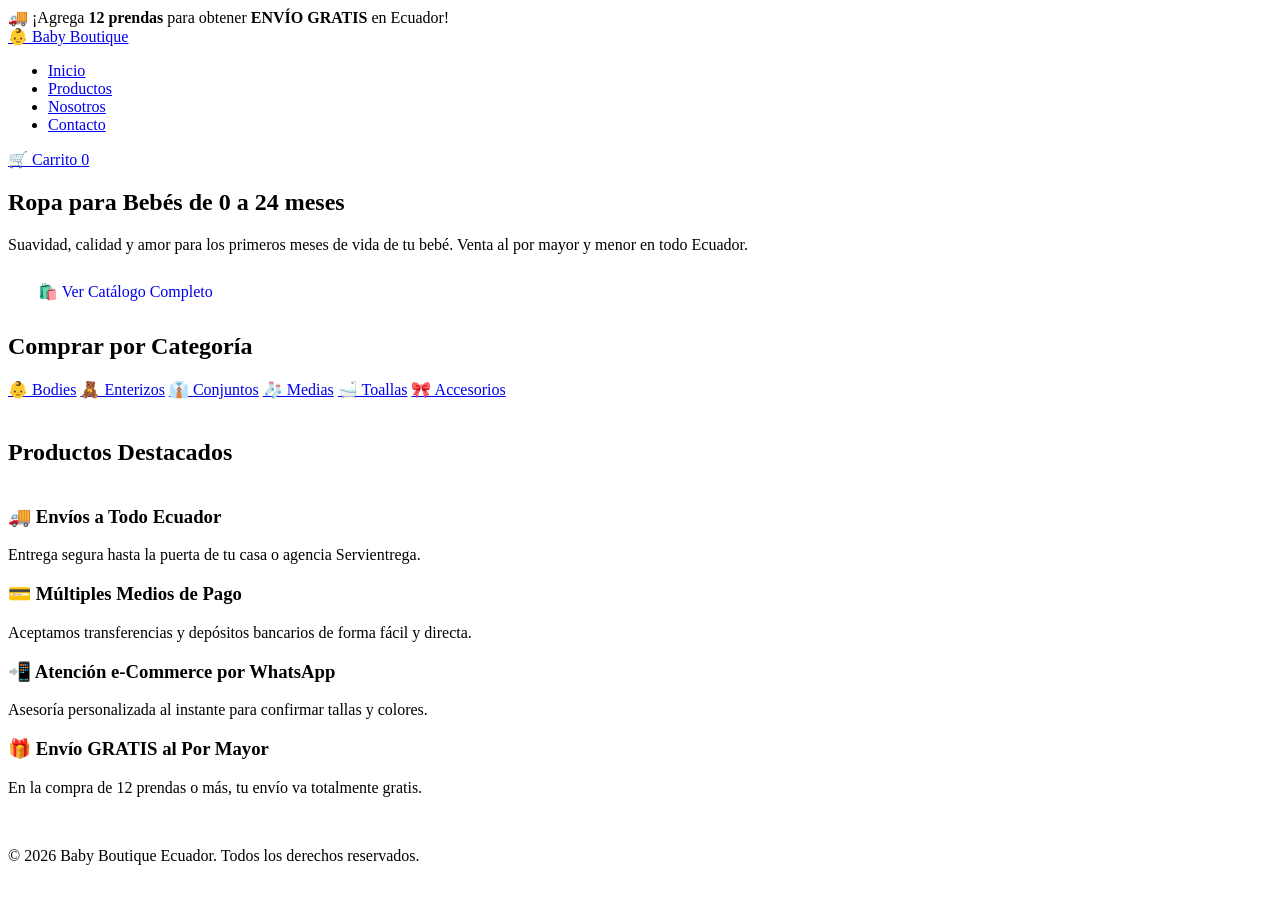
==== index.html @ 4fda7ae8 "Refactor index.html for improved structure and styles" ====
<!DOCTYPE html>
<html lang="es">

<head>
    <meta charset="UTF-8">
    <meta name="viewport" content="width=device-width, initial-scale=1.0">
    <title>Inicio | Baby Boutique Ecuador</title>

    <!-- Estilos Unificados -->
    <link rel="stylesheet" href="css/styles.css">

    <!-- Tipografía Google Fonts -->
    <link rel="preconnect" href="https://fonts.googleapis.com">
    <link rel="preconnect" href="https://fonts.gstatic.com" crossorigin>
    <link href="https://fonts.googleapis.com/css2?family=Poppins:wght@300;400;500;600;700&display=swap" rel="stylesheet">
</head>

<body>

    <div class="main-wrapper">
        <!-- Banner de Envío Gratis Dinámico -->
        <div class="shipping-banner">
            <div id="shipping-text">🚚 ¡Agrega <strong>12 prendas</strong> para obtener <strong>ENVÍO GRATIS</strong> en Ecuador!</div>
            <div class="shipping-progress-bar">
                <div class="shipping-progress-fill" id="shipping-fill"></div>
            </div>
        </div>

        <!-- Encabezado / Navegación -->
        <header>
            <div class="header-container">
                <a href="index.html" class="logo">
                    👶 <span>Baby Boutique</span>
                </a>

                <nav>
                    <ul>
                        <li><a href="index.html" class="active">Inicio</a></li>
                        <li><a href="productos.html">Productos</a></li>
                        <li><a href="nosotros.html">Nosotros</a></li>
                        <li><a href="contacto.html">Contacto</a></li>
                    </ul>
                </nav>

                <div class="acciones">
                    <a href="carrito.html" class="cart-icon-btn" title="Ver Carrito">
                        🛒 Carrito
                        <span class="cart-badge" id="contadorCarrito">0</span>
                    </a>
                </div>
            </div>
        </header>

        <!-- Banner Principal Hero -->
        <main class="container">
            <section class="hero-banner">
                <h1>Ropa para Bebés de 0 a 24 meses</h1>
                <p>Suavidad, calidad y amor para los primeros meses de vida de tu bebé. Venta al por mayor y menor en todo Ecuador.</p>
                <a href="productos.html" class="add-to-cart-btn" style="display: inline-flex; width: auto; padding: 12px 30px; text-decoration: none;">
                    🛍️ Ver Catálogo Completo
                </a>
            </section>

            <!-- Categorías de Productos -->
            <section class="category-filter-section">
                <h2 class="category-title">Comprar por Categoría</h2>
                <div class="category-buttons">
                    <a href="productos.html?cat=Bodies" class="cat-btn">👶 Bodies</a>
                    <a href="productos.html?cat=Enterizos" class="cat-btn">🧸 Enterizos</a>
                    <a href="productos.html?cat=Conjuntos" class="cat-btn">👔 Conjuntos</a>
                    <a href="productos.html?cat=Medias" class="cat-btn">🧦 Medias</a>
                    <a href="productos.html?cat=Toallas" class="cat-btn">🛁 Toallas</a>
                    <a href="productos.html?cat=Accesorios" class="cat-btn">🎀 Accesorios</a>
                </div>
            </section>

            <!-- Productos Destacados / Catálogo -->
            <section style="margin: 40px 0;">
                <h2 class="category-title" style="text-align: left; margin-bottom: 20px;">Productos Destacados</h2>
                <div class="products-grid" id="products-container">
                    <!-- Los productos se cargan dinámicamente desde app.js -->
                </div>
            </section>

            <!-- Sección Beneficios -->
            <section class="contact-grid" style="margin-bottom: 50px;">
                <div class="contact-card">
                    <h3>🚚 Envíos a Todo Ecuador</h3>
                    <p>Entrega segura hasta la puerta de tu casa o agencia Servientrega.</p>
                </div>
                <div class="contact-card">
                    <h3>💳 Múltiples Medios de Pago</h3>
                    <p>Aceptamos transferencias y depósitos bancarios de forma fácil y directa.</p>
                </div>
                <div class="contact-card">
                    <h3>📲 Atención e-Commerce por WhatsApp</h3>
                    <p>Asesoría personalizada al instante para confirmar tallas y colores.</p>
                </div>
                <div class="contact-card">
                    <h3>🎁 Envío GRATIS al Por Mayor</h3>
                    <p>En la compra de 12 prendas o más, tu envío va totalmente gratis.</p>
                </div>
            </section>
        </main>

        <!-- Pie de página -->
        <footer>
            <div class="container">
                <p>© 2026 Baby Boutique Ecuador. Todos los derechos reservados.</p>
            </div>
        </footer>
    </div>

    <!-- Scripts del Sistema -->
    <script src="js/carrito.js"></script>
    <script src="js/app.js"></script>
</body>

</html>
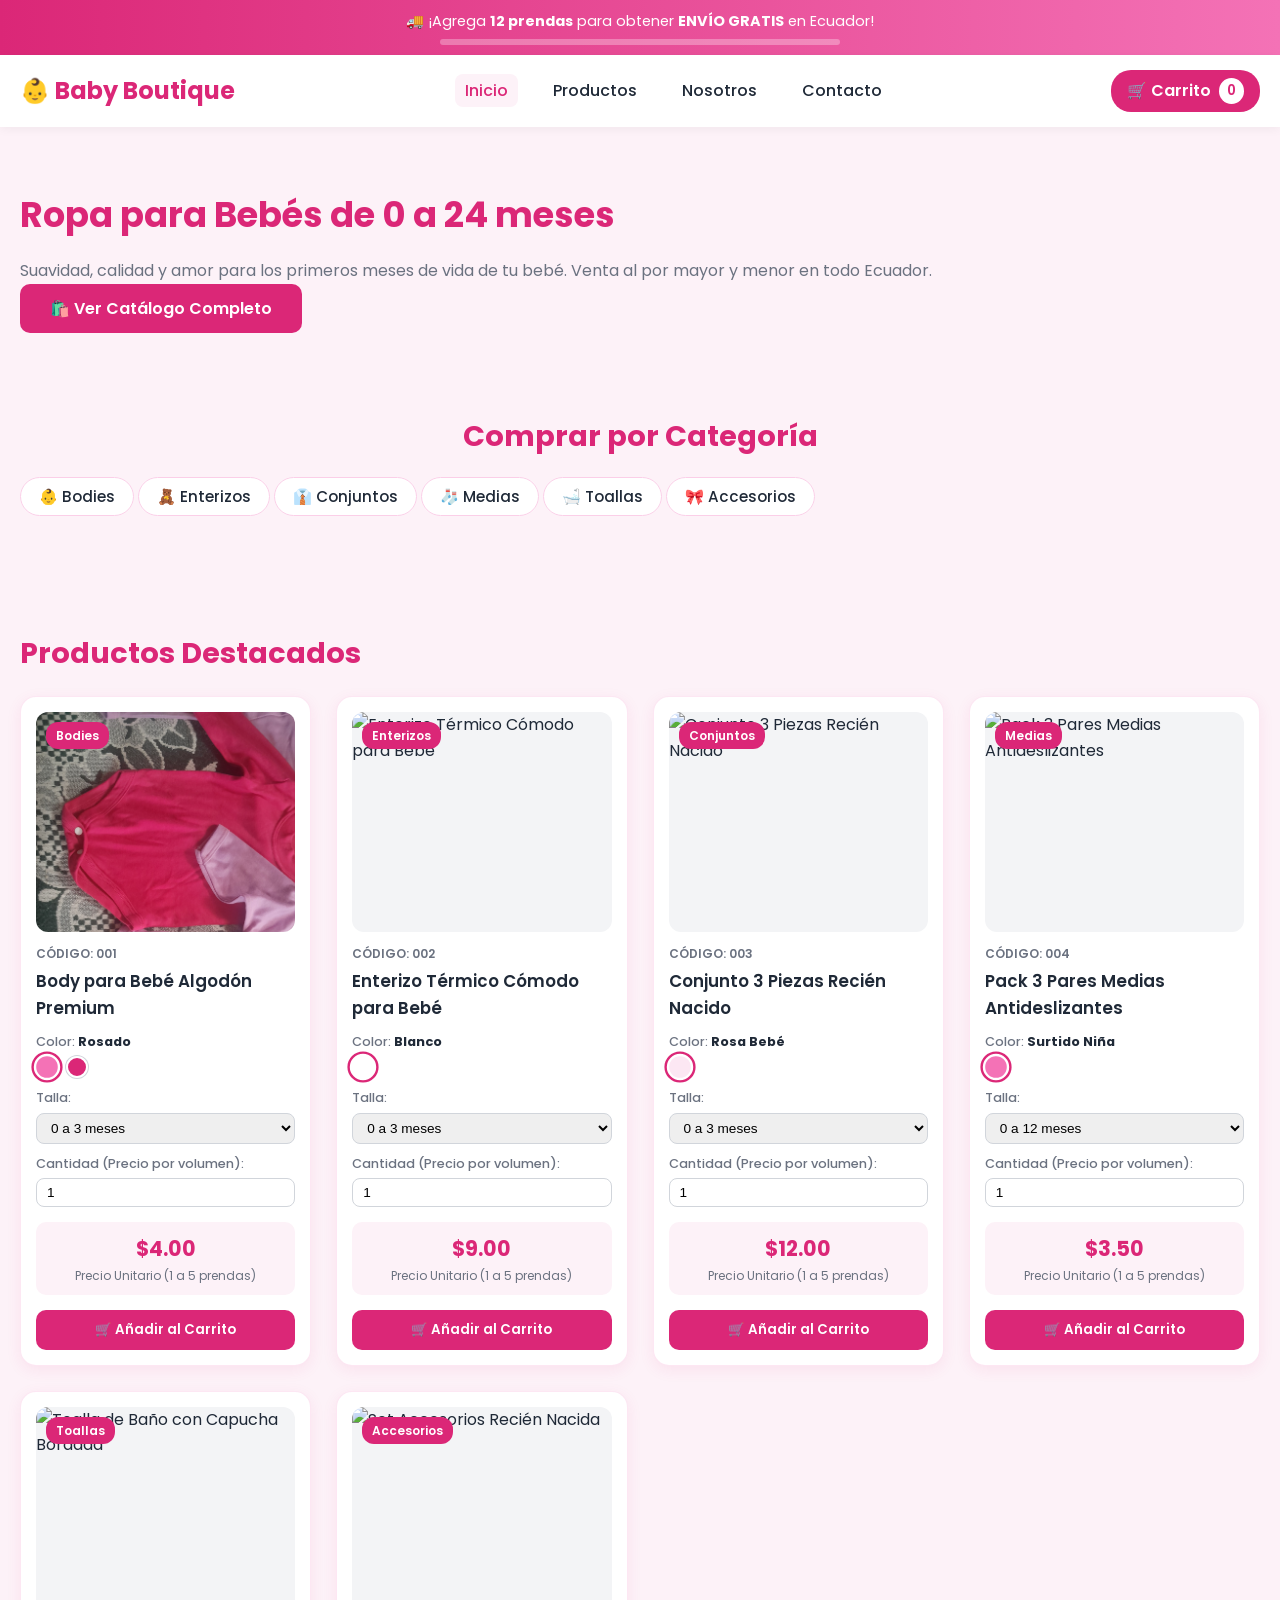
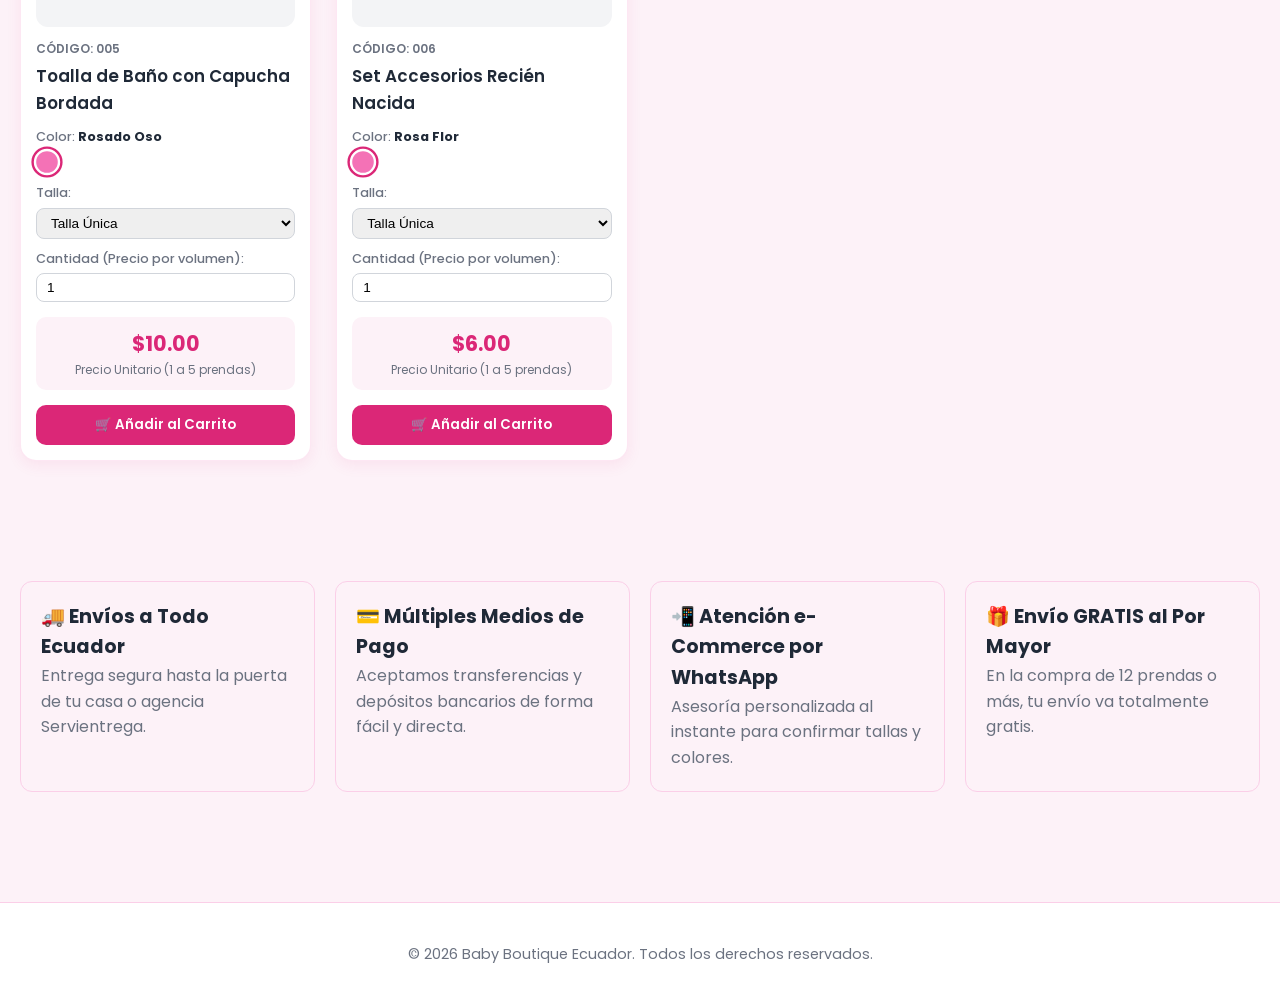
==== commit bc50cb86: "Update stylesheet and script paths in index.html" ====
--- a/index.html
+++ b/index.html
@@ -6,8 +6,8 @@
     <meta name="viewport" content="width=device-width, initial-scale=1.0">
     <title>Inicio | Baby Boutique Ecuador</title>
 
-    <!-- Estilos Unificados -->
-    <link rel="stylesheet" href="css/styles.css">
+    <!-- Estilos Unificados (Apuntando exactamente a style.css) -->
+    <link rel="stylesheet" href="./css/style.css">
 
     <!-- Tipografía Google Fonts -->
     <link rel="preconnect" href="https://fonts.googleapis.com">
@@ -78,7 +78,7 @@
             <section style="margin: 40px 0;">
                 <h2 class="category-title" style="text-align: left; margin-bottom: 20px;">Productos Destacados</h2>
                 <div class="products-grid" id="products-container">
-                    <!-- Los productos se cargan dinámicamente desde app.js -->
+                    <!-- Los productos se cargan dinámicamente desde productos.js -->
                 </div>
             </section>
 
@@ -111,9 +111,9 @@
         </footer>
     </div>
 
-    <!-- Scripts del Sistema -->
-    <script src="js/carrito.js"></script>
-    <script src="js/app.js"></script>
+    <!-- Scripts del Sistema (Rutas exactas a tus archivos en GitHub) -->
+    <script src="./js/carrito.js"></script>
+    <script src="./js/productos.js"></script>
 </body>
 
 </html>
--- a/css/style.css
+++ b/css/style.css
@@ -0,0 +1,512 @@
+/* ==========================================================================
+   Baby Boutique Ecuador - Hoja de Estilos Unificada
+   Archivo: css/style.css
+   ========================================================================== */
+
+/* 1. Variables Globales */
+:root {
+    --rosa-principal: #f472b6;
+    --rosa-oscuro: #db2777;
+    --rosa-hover: #be185d;
+    --texto: #1f2937;
+    --gris: #6b7280;
+    --gris-claro: #f3f4f6;
+    --crema: #fdf2f8;
+    --blanco: #ffffff;
+    --borde: #fbcfe8;
+    --verde-wa: #25d366;
+    --fuente: 'Poppins', sans-serif;
+    --sombra: 0 4px 15px rgba(219, 39, 119, 0.08);
+    --sombra-hover: 0 8px 25px rgba(219, 39, 119, 0.15);
+}
+
+/* 2. Reset Base */
+* {
+    margin: 0;
+    padding: 0;
+    box-sizing: border-box;
+}
+
+html {
+    scroll-behavior: smooth;
+}
+
+body {
+    font-family: var(--fuente);
+    background: var(--crema);
+    color: var(--texto);
+    line-height: 1.6;
+    min-height: 100vh;
+    display: flex;
+    flex-direction: column;
+}
+
+img {
+    max-width: 100%;
+    display: block;
+}
+
+a {
+    text-decoration: none;
+    color: inherit;
+}
+
+button {
+    font-family: inherit;
+    cursor: pointer;
+    border: none;
+    transition: all 0.2s ease;
+}
+
+/* 3. Layout General */
+.main-wrapper {
+    display: flex;
+    flex-direction: column;
+    min-height: 100vh;
+}
+
+.container {
+    max-width: 1300px;
+    margin: auto;
+    width: 100%;
+    padding: 20px;
+    flex: 1;
+}
+
+section {
+    width: 100%;
+    padding: 40px 0;
+}
+
+h1 {
+    font-size: 2.2rem;
+    font-weight: 700;
+    color: var(--rosa-oscuro);
+    margin-bottom: 15px;
+}
+
+h2 {
+    font-size: 1.8rem;
+    margin-bottom: 25px;
+    text-align: center;
+    color: var(--rosa-oscuro);
+}
+
+h3 {
+    font-size: 1.2rem;
+    color: var(--texto);
+}
+
+p {
+    color: var(--gris);
+}
+
+/* 4. Banner de Envío Gratis */
+.shipping-banner {
+    background: linear-gradient(90deg, #db2777, #f472b6);
+    color: var(--blanco);
+    text-align: center;
+    padding: 10px 15px;
+    font-size: 0.9rem;
+    position: relative;
+}
+
+.shipping-progress-bar {
+    width: 100%;
+    max-width: 400px;
+    height: 6px;
+    background: rgba(255, 255, 255, 0.3);
+    border-radius: 10px;
+    margin: 6px auto 0;
+    overflow: hidden;
+}
+
+.shipping-progress-fill {
+    height: 100%;
+    background: #ffffff;
+    width: 0%;
+    transition: width 0.4s ease;
+}
+
+/* 5. Header y Navegación */
+header {
+    background: var(--blanco);
+    box-shadow: 0 2px 10px rgba(0,0,0,0.05);
+    position: sticky;
+    top: 0;
+    z-index: 100;
+}
+
+.header-container {
+    max-width: 1300px;
+    margin: auto;
+    display: flex;
+    justify-content: space-between;
+    align-items: center;
+    padding: 15px 20px;
+}
+
+.logo {
+    font-size: 1.5rem;
+    font-weight: 700;
+    color: var(--rosa-oscuro);
+}
+
+nav ul {
+    display: flex;
+    list-style: none;
+    gap: 25px;
+}
+
+nav a {
+    font-weight: 500;
+    color: var(--texto);
+    padding: 5px 10px;
+    border-radius: 8px;
+    transition: all 0.2s;
+}
+
+nav a:hover, nav a.active {
+    color: var(--rosa-oscuro);
+    background: var(--crema);
+}
+
+.cart-icon-btn {
+    background: var(--rosa-oscuro);
+    color: var(--blanco);
+    padding: 8px 16px;
+    border-radius: 20px;
+    font-weight: 600;
+    display: flex;
+    align-items: center;
+    gap: 8px;
+}
+
+.cart-badge {
+    background: var(--blanco);
+    color: var(--rosa-oscuro);
+    border-radius: 50%;
+    padding: 2px 8px;
+    font-size: 0.85rem;
+}
+
+/* 6. Filtros de Categorías */
+.category-filters {
+    display: flex;
+    justify-content: center;
+    flex-wrap: wrap;
+    gap: 10px;
+    margin-bottom: 30px;
+}
+
+.cat-btn {
+    background: var(--blanco);
+    color: var(--texto);
+    border: 1px solid var(--borde);
+    padding: 8px 18px;
+    border-radius: 25px;
+    font-size: 0.95rem;
+    font-weight: 500;
+}
+
+.cat-btn:hover, .cat-btn.active {
+    background: var(--rosa-oscuro);
+    color: var(--blanco);
+    border-color: var(--rosa-oscuro);
+}
+
+/* 7. Grilla y Tarjeta de Productos */
+.products-grid {
+    display: grid;
+    grid-template-columns: repeat(auto-fill, minmax(260px, 1fr));
+    gap: 25px;
+}
+
+.product-card {
+    background: var(--blanco);
+    border-radius: 16px;
+    padding: 15px;
+    box-shadow: var(--sombra);
+    display: flex;
+    flex-direction: column;
+    justify-content: space-between;
+    transition: transform 0.2s, box-shadow 0.2s;
+    border: 1px solid rgba(251, 207, 232, 0.5);
+}
+
+.product-card:hover {
+    transform: translateY(-4px);
+    box-shadow: var(--sombra-hover);
+}
+
+.product-image-container {
+    position: relative;
+    width: 100%;
+    height: 220px;
+    border-radius: 12px;
+    overflow: hidden;
+    background: var(--gris-claro);
+    margin-bottom: 12px;
+}
+
+.product-image-container img {
+    width: 100%;
+    height: 100%;
+    object-fit: cover;
+}
+
+.product-badge {
+    position: absolute;
+    top: 10px;
+    left: 10px;
+    background: var(--rosa-oscuro);
+    color: var(--blanco);
+    font-size: 0.75rem;
+    padding: 4px 10px;
+    border-radius: 12px;
+    font-weight: 600;
+}
+
+.product-code {
+    font-size: 0.75rem;
+    color: var(--gris);
+    font-weight: 600;
+
+}
+
+.product-title {
+    font-size: 1.05rem;
+    font-weight: 600;
+    margin: 5px 0 10px;
+    color: var(--texto);
+}
+
+/* Opciones de la tarjeta (Color, Talla, Cantidad) */
+.product-options {
+    display: flex;
+    flex-direction: column;
+    gap: 10px;
+    margin-bottom: 15px;
+}
+
+.option-group {
+    display: flex;
+    flex-direction: column;
+    gap: 4px;
+}
+
+.option-label {
+    font-size: 0.8rem;
+    color: var(--gris);
+    font-weight: 500;
+}
+
+.color-picker {
+    display: flex;
+    gap: 8px;
+}
+
+.color-dot {
+    width: 22px;
+    height: 22px;
+    border-radius: 50%;
+    cursor: pointer;
+    border: 2px solid var(--blanco);
+    box-shadow: 0 0 0 1px #d1d5db;
+    transition: transform 0.2s;
+}
+
+.color-dot.active {
+    transform: scale(1.2);
+    box-shadow: 0 0 0 2px var(--rosa-oscuro);
+}
+
+.size-select, .qty-select {
+    width: 100%;
+    padding: 6px 10px;
+    border: 1px solid #d1d5db;
+    border-radius: 8px;
+    font-size: 0.85rem;
+    outline: none;
+}
+
+/* Caja de Precios Escalonados */
+.price-box {
+    background: var(--crema);
+    padding: 10px;
+    border-radius: 10px;
+    margin-bottom: 15px;
+    text-align: center;
+}
+
+.price-main {
+    font-size: 1.3rem;
+    font-weight: 700;
+    color: var(--rosa-oscuro);
+}
+
+.price-tier-info {
+    font-size: 0.75rem;
+    color: var(--gris);
+}
+
+.add-to-cart-btn {
+    width: 100%;
+    background: var(--rosa-oscuro);
+    color: var(--blanco);
+    padding: 10px;
+    border-radius: 10px;
+    font-weight: 600;
+    display: flex;
+    justify-content: center;
+    align-items: center;
+    gap: 8px;
+}
+
+.add-to-cart-btn:hover {
+    background: var(--rosa-hover);
+}
+
+/* 8. Estilos de la Tabla del Carrito */
+.cart-table-container {
+    overflow-x: auto;
+    background: var(--blanco);
+    border-radius: 16px;
+    padding: 20px;
+    box-shadow: var(--sombra);
+    margin-bottom: 25px;
+}
+
+.cart-table {
+    width: 100%;
+    border-collapse: collapse;
+    text-align: left;
+}
+
+.cart-table th, .cart-table td {
+    padding: 12px 15px;
+    border-bottom: 1px solid var(--gris-claro);
+    font-size: 0.9rem;
+}
+
+.cart-table th {
+    color: var(--rosa-oscuro);
+    font-weight: 600;
+}
+
+.cart-thumb {
+    width: 60px;
+    height: 60px;
+    object-fit: cover;
+    border-radius: 8px;
+}
+
+.qty-control {
+    display: flex;
+    align-items: center;
+    gap: 8px;
+}
+
+.qty-btn {
+    background: var(--gris-claro);
+    width: 26px;
+    height: 26px;
+    border-radius: 6px;
+    font-weight: bold;
+}
+
+.btn-delete {
+    background: #fee2e2;
+    color: #dc2626;
+    padding: 6px 12px;
+    border-radius: 6px;
+    font-size: 0.8rem;
+    font-weight: 600;
+}
+
+.cart-summary {
+    background: var(--blanco);
+    padding: 20px;
+    border-radius: 16px;
+    box-shadow: var(--sombra);
+    display: flex;
+    justify-content: space-between;
+    align-items: center;
+    flex-wrap: wrap;
+    gap: 15px;
+}
+
+.btn-whatsapp {
+    background: var(--verde-wa);
+    color: var(--blanco);
+    padding: 12px 24px;
+    border-radius: 25px;
+    font-weight: 600;
+    display: inline-flex;
+    align-items: center;
+    gap: 10px;
+    font-size: 1rem;
+}
+
+.btn-whatsapp:hover {
+    background: #1eb954;
+}
+
+/* 9. Páginas Estáticas (Nosotros / Contacto) */
+.static-page {
+    background: var(--blanco);
+    padding: 40px;
+    border-radius: 16px;
+    box-shadow: var(--sombra);
+}
+
+.contact-grid {
+    display: grid;
+    grid-template-columns: repeat(auto-fit, minmax(250px, 1fr));
+    gap: 20px;
+    margin-top: 20px;
+}
+
+.contact-card {
+    background: var(--crema);
+    padding: 20px;
+    border-radius: 12px;
+    border: 1px solid var(--borde);
+}
+
+/* 10. Footer */
+footer {
+    background: var(--blanco);
+    padding: 20px;
+    text-align: center;
+    margin-top: auto;
+    border-top: 1px solid var(--borde);
+    font-size: 0.9rem;
+}
+
+/* 11. Adaptación Móvil (Responsive) */
+@media (max-width: 768px) {
+    .header-container {
+        flex-direction: column;
+        gap: 12px;
+    }
+
+    nav ul {
+        gap: 12px;
+        font-size: 0.9rem;
+    }
+
+    h1 {
+        font-size: 1.8rem;
+    }
+
+    .cart-summary {
+        flex-direction: column;
+        text-align: center;
+    }
+
+    .btn-whatsapp {
+        width: 100%;
+        justify-content: center;
+    }
+}
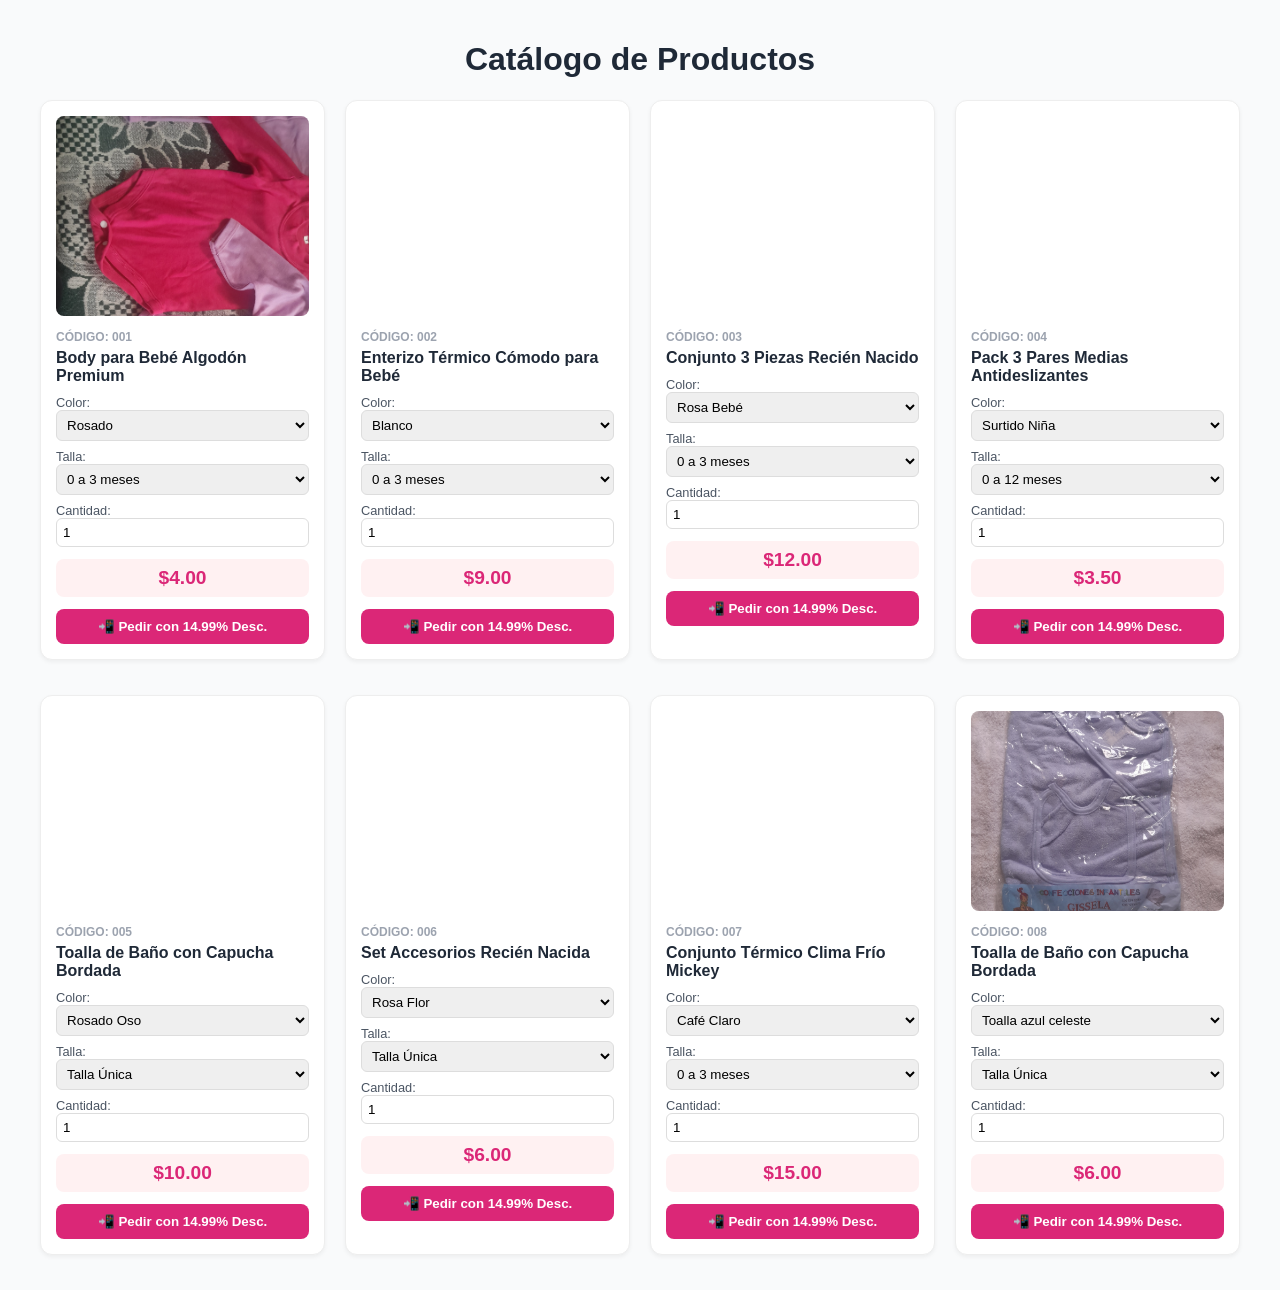
==== commit f43662b7: "Revise index.html for layout and content updates Updated the title and added inline styles for layou" ====
--- a/index.html
+++ b/index.html
@@ -1,119 +1,29 @@
 <!DOCTYPE html>
 <html lang="es">
-
 <head>
     <meta charset="UTF-8">
     <meta name="viewport" content="width=device-width, initial-scale=1.0">
-    <title>Inicio | Baby Boutique Ecuador</title>
-
-    <!-- Estilos Unificados (Apuntando exactamente a style.css) -->
-    <link rel="stylesheet" href="./css/style.css">
-
-    <!-- Tipografía Google Fonts -->
-    <link rel="preconnect" href="https://fonts.googleapis.com">
-    <link rel="preconnect" href="https://fonts.gstatic.com" crossorigin>
-    <link href="https://fonts.googleapis.com/css2?family=Poppins:wght@300;400;500;600;700&display=swap" rel="stylesheet">
+    <title>Baby Boutique - Catálogo</title>
+    <style>
+        * { box-sizing: border-box; font-family: sans-serif; }
+        body { margin: 0; padding: 20px; background-color: #f9fafb; }
+        #grid-productos {
+            display: grid;
+            grid-template-columns: repeat(auto-fill, minmax(250px, 1fr));
+            gap: 20px;
+            max-width: 1200px;
+            margin: 0 auto;
+        }
+    </style>
 </head>
-
 <body>
 
-    <div class="main-wrapper">
-        <!-- Banner de Envío Gratis Dinámico -->
-        <div class="shipping-banner">
-            <div id="shipping-text">🚚 ¡Agrega <strong>12 prendas</strong> para obtener <strong>ENVÍO GRATIS</strong> en Ecuador!</div>
-            <div class="shipping-progress-bar">
-                <div class="shipping-progress-fill" id="shipping-fill"></div>
-            </div>
-        </div>
+    <h1 style="text-align: center; color: #1f2937;">Catálogo de Productos</h1>
 
-        <!-- Encabezado / Navegación -->
-        <header>
-            <div class="header-container">
-                <a href="index.html" class="logo">
-                    👶 <span>Baby Boutique</span>
-                </a>
+    <!-- Contenedor donde se cargan los productos -->
+    <div id="grid-productos"></div>
 
-                <nav>
-                    <ul>
-                        <li><a href="index.html" class="active">Inicio</a></li>
-                        <li><a href="productos.html">Productos</a></li>
-                        <li><a href="nosotros.html">Nosotros</a></li>
-                        <li><a href="contacto.html">Contacto</a></li>
-                    </ul>
-                </nav>
-
-                <div class="acciones">
-                    <a href="carrito.html" class="cart-icon-btn" title="Ver Carrito">
-                        🛒 Carrito
-                        <span class="cart-badge" id="contadorCarrito">0</span>
-                    </a>
-                </div>
-            </div>
-        </header>
-
-        <!-- Banner Principal Hero -->
-        <main class="container">
-            <section class="hero-banner">
-                <h1>Ropa para Bebés de 0 a 24 meses</h1>
-                <p>Suavidad, calidad y amor para los primeros meses de vida de tu bebé. Venta al por mayor y menor en todo Ecuador.</p>
-                <a href="productos.html" class="add-to-cart-btn" style="display: inline-flex; width: auto; padding: 12px 30px; text-decoration: none;">
-                    🛍️ Ver Catálogo Completo
-                </a>
-            </section>
-
-            <!-- Categorías de Productos -->
-            <section class="category-filter-section">
-                <h2 class="category-title">Comprar por Categoría</h2>
-                <div class="category-buttons">
-                    <a href="productos.html?cat=Bodies" class="cat-btn">👶 Bodies</a>
-                    <a href="productos.html?cat=Enterizos" class="cat-btn">🧸 Enterizos</a>
-                    <a href="productos.html?cat=Conjuntos" class="cat-btn">👔 Conjuntos</a>
-                    <a href="productos.html?cat=Medias" class="cat-btn">🧦 Medias</a>
-                    <a href="productos.html?cat=Toallas" class="cat-btn">🛁 Toallas</a>
-                    <a href="productos.html?cat=Accesorios" class="cat-btn">🎀 Accesorios</a>
-                </div>
-            </section>
-
-            <!-- Productos Destacados / Catálogo -->
-            <section style="margin: 40px 0;">
-                <h2 class="category-title" style="text-align: left; margin-bottom: 20px;">Productos Destacados</h2>
-                <div class="products-grid" id="products-container">
-                    <!-- Los productos se cargan dinámicamente desde productos.js -->
-                </div>
-            </section>
-
-            <!-- Sección Beneficios -->
-            <section class="contact-grid" style="margin-bottom: 50px;">
-                <div class="contact-card">
-                    <h3>🚚 Envíos a Todo Ecuador</h3>
-                    <p>Entrega segura hasta la puerta de tu casa o agencia Servientrega.</p>
-                </div>
-                <div class="contact-card">
-                    <h3>💳 Múltiples Medios de Pago</h3>
-                    <p>Aceptamos transferencias y depósitos bancarios de forma fácil y directa.</p>
-                </div>
-                <div class="contact-card">
-                    <h3>📲 Atención e-Commerce por WhatsApp</h3>
-                    <p>Asesoría personalizada al instante para confirmar tallas y colores.</p>
-                </div>
-                <div class="contact-card">
-                    <h3>🎁 Envío GRATIS al Por Mayor</h3>
-                    <p>En la compra de 12 prendas o más, tu envío va totalmente gratis.</p>
-                </div>
-            </section>
-        </main>
-
-        <!-- Pie de página -->
-        <footer>
-            <div class="container">
-                <p>© 2026 Baby Boutique Ecuador. Todos los derechos reservados.</p>
-            </div>
-        </footer>
-    </div>
-
-    <!-- Scripts del Sistema (Rutas exactas a tus archivos en GitHub) -->
-    <script src="./js/carrito.js"></script>
-    <script src="./js/productos.js"></script>
+    <!-- Carga del script desde la carpeta js -->
+    <script src="js/productos.js"></script>
 </body>
-
 </html>
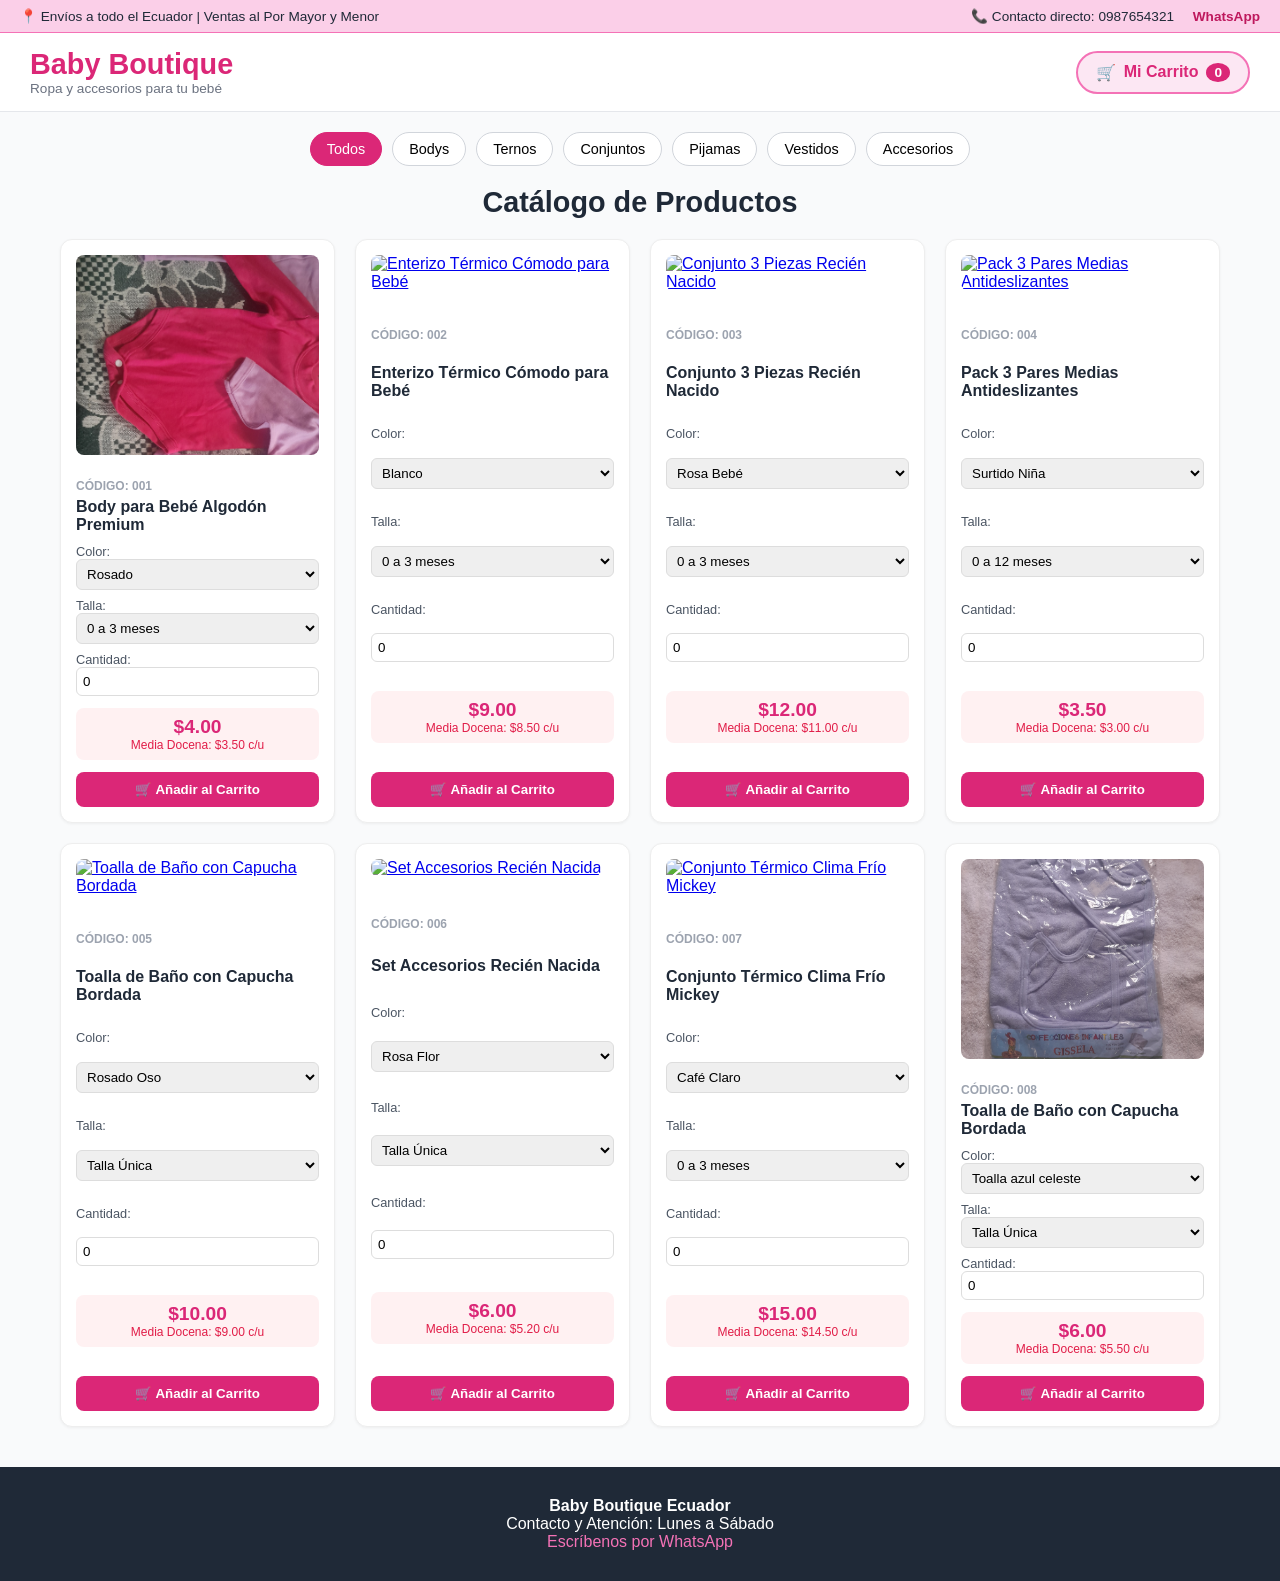
==== commit 043b90b5: "Update index.html" ====
--- a/index.html
+++ b/index.html
@@ -4,26 +4,485 @@
     <meta charset="UTF-8">
     <meta name="viewport" content="width=device-width, initial-scale=1.0">
     <title>Baby Boutique - Catálogo</title>
+    <link rel="stylesheet" href="css/estilos.css">
     <style>
-        * { box-sizing: border-box; font-family: sans-serif; }
-        body { margin: 0; padding: 20px; background-color: #f9fafb; }
+        * { 
+            box-sizing: border-box; 
+            font-family: sans-serif; 
+            margin: 0;
+            padding: 0;
+        }
+
+        body { 
+            padding: 0; 
+            background-color: #f9fafb; 
+            color: #1f2937;
+        }
+
+        /* Barra de Contactos Superior */
+        .top-bar {
+            background-color: #fbcfe8;
+            padding: 8px 20px;
+            font-size: 0.85rem;
+            display: flex;
+            justify-content: space-between;
+            align-items: center;
+            border-bottom: 1px solid #f472b6;
+        }
+
+        .top-bar a {
+            color: #be185d;
+            text-decoration: none;
+            font-weight: bold;
+            margin-left: 15px;
+        }
+
+        /* Encabezado Principal */
+        header {
+            background-color: #ffffff;
+            padding: 15px 30px;
+            display: flex;
+            justify-content: space-between;
+            align-items: center;
+            border-bottom: 1px solid #e5e7eb;
+            position: sticky;
+            top: 0;
+            z-index: 1000;
+        }
+
+        .header-title h1 {
+            color: #db2777;
+            font-size: 1.8rem;
+            margin: 0;
+        }
+
+        .header-title p {
+            color: #6b7280;
+            font-size: 0.85rem;
+            margin: 0;
+        }
+
+        /* Botón de Carrito */
+        .cart-icon-container {
+            position: relative;
+            cursor: pointer;
+            background-color: #fce7f3;
+            padding: 10px 18px;
+            border-radius: 25px;
+            border: 2px solid #f472b6;
+            display: flex;
+            align-items: center;
+            gap: 8px;
+            font-weight: bold;
+            color: #db2777;
+        }
+
+        .cart-count {
+            background-color: #db2777;
+            color: white;
+            border-radius: 50%;
+            padding: 2px 8px;
+            font-size: 0.85rem;
+        }
+
+        /* Navegación por Categorías */
+        .categorias-section {
+            max-width: 1200px;
+            margin: 20px auto 10px;
+            padding: 0 20px;
+            text-align: center;
+        }
+
+        .categorias-grid {
+            display: flex;
+            justify-content: center;
+            gap: 10px;
+            flex-wrap: wrap;
+            margin-top: 10px;
+        }
+
+        .cat-btn {
+            background-color: #ffffff;
+            border: 1px solid #d1d5db;
+            padding: 8px 16px;
+            border-radius: 20px;
+            font-size: 0.9rem;
+            cursor: pointer;
+            transition: all 0.2s ease;
+        }
+
+        .cat-btn:hover, .cat-btn.active {
+            background-color: #db2777;
+            color: #ffffff;
+            border-color: #db2777;
+        }
+
+        /* Banner Principal */
+        .page-title {
+            text-align: center; 
+            color: #1f2937;
+            margin: 20px 0 10px;
+            font-size: 1.8rem;
+        }
+
+        /* Grilla de Productos de tu plantilla */
         #grid-productos {
             display: grid;
             grid-template-columns: repeat(auto-fill, minmax(250px, 1fr));
             gap: 20px;
             max-width: 1200px;
-            margin: 0 auto;
+            margin: 20px auto 40px;
+            padding: 0 20px;
+        }
+
+        /* Estilos de Tarjeta */
+        .product-card {
+            background: #ffffff;
+            border: 1px solid #e5e7eb;
+            border-radius: 12px;
+            padding: 15px;
+            box-shadow: 0 1px 3px rgba(0, 0, 0, 0.05);
+            display: flex;
+            flex-direction: column;
+            justify-content: space-between;
+        }
+
+        .product-card img {
+            width: 100%;
+            height: 200px;
+            object-fit: cover;
+            border-radius: 8px;
+            margin-bottom: 10px;
+        }
+
+        .field-label {
+            display: block;
+            font-size: 0.8rem;
+            color: #4b5563;
+            margin-top: 5px;
+        }
+
+        .select-input, .number-input {
+            width: 100%;
+            padding: 6px;
+            border-radius: 6px;
+            border: 1px solid #ddd;
+            margin-bottom: 8px;
+            background-color: #fff;
+        }
+
+        .btn-add-cart {
+            width: 100%;
+            background: #db2777;
+            color: white;
+            border: none;
+            padding: 10px;
+            border-radius: 8px;
+            font-weight: 600;
+            cursor: pointer;
+            transition: background 0.2s ease;
+        }
+
+        .btn-add-cart:hover {
+            background: #be185d;
+        }
+
+        /* Modal del Carrito */
+        .cart-modal {
+            display: none;
+            position: fixed;
+            top: 0;
+            left: 0;
+            width: 100%;
+            height: 100%;
+            background: rgba(0, 0, 0, 0.5);
+            z-index: 2000;
+            justify-content: flex-end;
+        }
+
+        .cart-content {
+            background: #ffffff;
+            width: 100%;
+            max-width: 400px;
+            height: 100%;
+            padding: 20px;
+            display: flex;
+            flex-direction: column;
+            justify-content: space-between;
+        }
+
+        .cart-header {
+            display: flex;
+            justify-content: space-between;
+            align-items: center;
+            border-bottom: 1px solid #e5e7eb;
+            padding-bottom: 10px;
+        }
+
+        .close-cart {
+            background: none;
+            border: none;
+            font-size: 1.5rem;
+            cursor: pointer;
+        }
+
+        .cart-items-list {
+            overflow-y: auto;
+            flex-grow: 1;
+            margin: 15px 0;
+        }
+
+        .cart-item {
+            display: flex;
+            gap: 10px;
+            padding: 10px 0;
+            border-bottom: 1px solid #f3f4f6;
+            align-items: center;
+        }
+
+        .cart-item img {
+            width: 50px;
+            height: 50px;
+            object-fit: cover;
+            border-radius: 6px;
+        }
+
+        .btn-pedir-whatsapp {
+            width: 100%;
+            background-color: #25d366;
+            color: white;
+            border: none;
+            padding: 12px;
+            border-radius: 8px;
+            font-weight: bold;
+            font-size: 1rem;
+            cursor: pointer;
+            margin-top: 10px;
+        }
+
+        /* Pie de página */
+        footer {
+            background-color: #1f2937;
+            color: #ffffff;
+            padding: 30px 20px;
+            text-align: center;
+            margin-top: 40px;
+        }
+
+        footer a {
+            color: #f472b6;
+            text-decoration: none;
         }
     </style>
 </head>
 <body>
 
-    <h1 style="text-align: center; color: #1f2937;">Catálogo de Productos</h1>
+    <!-- Barra de Contactos Superior -->
+    <div class="top-bar">
+        <span>📍 Envíos a todo el Ecuador | Ventas al Por Mayor y Menor</span>
+        <div>
+            <span>📞 Contacto directo: 0987654321</span>
+            <a href="https://wa.me/593987654321" target="_blank">WhatsApp</a>
+        </div>
+    </div>
+
+    <!-- Encabezado con Carrito -->
+    <header>
+        <div class="header-title">
+            <h1>Baby Boutique</h1>
+            <p>Ropa y accesorios para tu bebé</p>
+        </div>
+
+        <div class="cart-icon-container" onclick="toggleCarritoModal()">
+            🛒 <span>Mi Carrito</span>
+            <span id="cart-counter" class="cart-count">0</span>
+        </div>
+    </header>
+
+    <!-- Botones de Categorías -->
+    <section class="categorias-section">
+        <div class="categorias-grid">
+            <button class="cat-btn active" onclick="filtrarCategoria('todos', this)">Todos</button>
+            <button class="cat-btn" onclick="filtrarCategoria('bodys', this)">Bodys</button>
+            <button class="cat-btn" onclick="filtrarCategoria('ternos', this)">Ternos</button>
+            <button class="cat-btn" onclick="filtrarCategoria('conjuntos', this)">Conjuntos</button>
+            <button class="cat-btn" onclick="filtrarCategoria('pijamas', this)">Pijamas</button>
+            <button class="cat-btn" onclick="filtrarCategoria('vestidos', this)">Vestidos</button>
+            <button class="cat-btn" onclick="filtrarCategoria('accesorios', this)">Accesorios</button>
+        </div>
+    </section>
+
+    <h1 class="page-title">Catálogo de Productos</h1>
 
     <!-- Contenedor donde se cargan los productos -->
     <div id="grid-productos"></div>
 
-    <!-- Carga del script desde la carpeta js -->
+    <!-- Modal Lateral del Carrito -->
+    <div id="cart-modal" class="cart-modal">
+        <div class="cart-content">
+            <div class="cart-header">
+                <h3>Tu Carrito</h3>
+                <button class="close-cart" onclick="toggleCarritoModal()">✕</button>
+            </div>
+
+            <div id="cart-items-container" class="cart-items-list">
+                <p style="text-align: center; color: #9ca3af; margin-top: 20px;">El carrito está vacío.</p>
+            </div>
+
+            <div>
+                <div style="display: flex; justify-content: space-between; font-weight: bold; font-size: 1.1rem;">
+                    <span>Total:</span>
+                    <span id="cart-total-price">$0.00</span>
+                </div>
+                <button class="btn-pedir-whatsapp" onclick="enviarPedidoWhatsApp()">
+                    📱 Realizar Pedido por WhatsApp
+                </button>
+            </div>
+        </div>
+    </div>
+
+    <!-- Pie de página y contactos -->
+    <footer>
+        <p><strong>Baby Boutique Ecuador</strong></p>
+        <p>Contacto y Atención: Lunes a Sábado</p>
+        <p><a href="https://wa.me/593987654321" target="_blank">Escríbenos por WhatsApp</a></p>
+    </footer>
+
+    <!-- Carga del script de lógica del catálogo y carrito -->
     <script src="js/productos.js"></script>
+
+    <!-- Script complementario para la funcionalidad interactiva del carrito y filtros -->
+    <script>
+        let carrito = [];
+
+        function toggleCarritoModal() {
+            const modal = document.getElementById('cart-modal');
+            if (modal) {
+                modal.style.display = (modal.style.display === 'flex') ? 'none' : 'flex';
+            }
+        }
+
+        function agregarAlCarrito(idProducto) {
+            if (typeof listaProductos === 'undefined') return;
+            const prod = listaProductos.find(p => p.id == idProducto || p.codigo == idProducto);
+            if (!prod) return;
+
+            const inputCant = document.getElementById(`cantidad-${idProducto}`);
+            const selectColor = document.getElementById(`color-${idProducto}`);
+            const selectTalla = document.getElementById(`talla-${idProducto}`);
+            const imgElem = document.getElementById(`img-${idProducto}`);
+
+            const cantidad = inputCant ? parseInt(inputCant.value) || 0 : 0;
+
+            if (cantidad <= 0) {
+                alert("Por favor selecciona al menos 1 unidad.");
+                return;
+            }
+
+            const item = {
+                id: prod.id || prod.codigo,
+                codigo: prod.codigo || prod.id,
+                nombre: prod.nombre,
+                precio: prod.precio,
+                imagen: imgElem ? imgElem.src : 'assets/placeholder.jpg',
+                color: selectColor ? selectColor.value : 'Único',
+                talla: selectTalla ? selectTalla.value : 'Única',
+                cantidad: cantidad
+            };
+
+            const index = carrito.findIndex(c => c.id === item.id && c.color === item.color && c.talla === item.talla);
+            if (index !== -1) {
+                carrito[index].cantidad += cantidad;
+            } else {
+                carrito.push(item);
+            }
+
+            if (inputCant) inputCant.value = 0;
+            actualizarCarritoUI();
+            alert(`¡Agregado al carrito: ${prod.nombre}!`);
+        }
+
+        function actualizarCarritoUI() {
+            const contador = document.getElementById('cart-counter');
+            const lista = document.getElementById('cart-items-container');
+            const totalElem = document.getElementById('cart-total-price');
+
+            const totalUnidades = carrito.reduce((sum, item) => sum + item.cantidad, 0);
+            if (contador) contador.textContent = totalUnidades;
+
+            if (!lista) return;
+
+            if (carrito.length === 0) {
+                lista.innerHTML = '<p style="text-align: center; color: #9ca3af; margin-top: 20px;">El carrito está vacío.</p>';
+                if (totalElem) totalElem.textContent = '$0.00';
+                return;
+            }
+
+            lista.innerHTML = '';
+            let total = 0;
+
+            carrito.forEach((item, index) => {
+                const subtotal = item.precio * item.cantidad;
+                total += subtotal;
+
+                const div = document.createElement('div');
+                div.className = 'cart-item';
+                div.innerHTML = `
+                    <img src="${item.imagen}" alt="${item.nombre}">
+                    <div style="flex-grow: 1;">
+                        <h4 style="font-size: 0.9rem; margin:0;">${item.nombre}</h4>
+                        <p style="font-size: 0.75rem; color: #6b7280; margin:0;">${item.color} | ${item.talla}</p>
+                        <p style="font-size: 0.8rem; margin:0;">${item.cantidad} x $${Number(item.precio).toFixed(2)} = $${subtotal.toFixed(2)}</p>
+                    </div>
+                    <button onclick="eliminarItem(${index})" style="background:none; border:none; color:red; cursor:pointer;">🗑️</button>
+                `;
+                lista.appendChild(div);
+            });
+
+            if (totalElem) totalElem.textContent = `$${total.toFixed(2)}`;
+        }
+
+        function eliminarItem(index) {
+            carrito.splice(index, 1);
+            actualizarCarritoUI();
+        }
+
+        function filtrarCategoria(cat, btn) {
+            const botones = document.querySelectorAll('.cat-btn');
+            botones.forEach(b => b.classList.remove('active'));
+            if (btn) btn.classList.add('active');
+
+            if (typeof listaProductos === 'undefined') return;
+
+            const categoriaTarget = cat.toLowerCase().trim();
+            if (categoriaTarget === 'todos') {
+                renderizarProductos(listaProductos);
+            } else {
+                const filtrados = listaProductos.filter(p => (p.categoria || '').toLowerCase().trim() === categoriaTarget);
+                renderizarProductos(filtrados);
+            }
+        }
+
+        function enviarPedidoWhatsApp() {
+            if (carrito.length === 0) {
+                alert("El carrito está vacío.");
+                return;
+            }
+
+            let mensaje = "¡Hola Baby Boutique! Quisiera realizar este pedido:\n\n";
+            let total = 0;
+
+            carrito.forEach((item, i) => {
+                const sub = item.precio * item.cantidad;
+                total += sub;
+                mensaje += `${i + 1}. *${item.nombre}* (Cód: ${item.codigo})\n`;
+                mensaje += `   - Color: ${item.color} | Talla: ${item.talla}\n`;
+                mensaje += `   - Cantidad: ${item.cantidad} | Subtotal: $${sub.toFixed(2)}\n\n`;
+            });
+
+            mensaje += `*Total:* $${total.toFixed(2)}`;
+            window.open("https://wa.me/593987654321?text=" + encodeURIComponent(mensaje), '_blank');
+        }
+    </script>
 </body>
 </html>
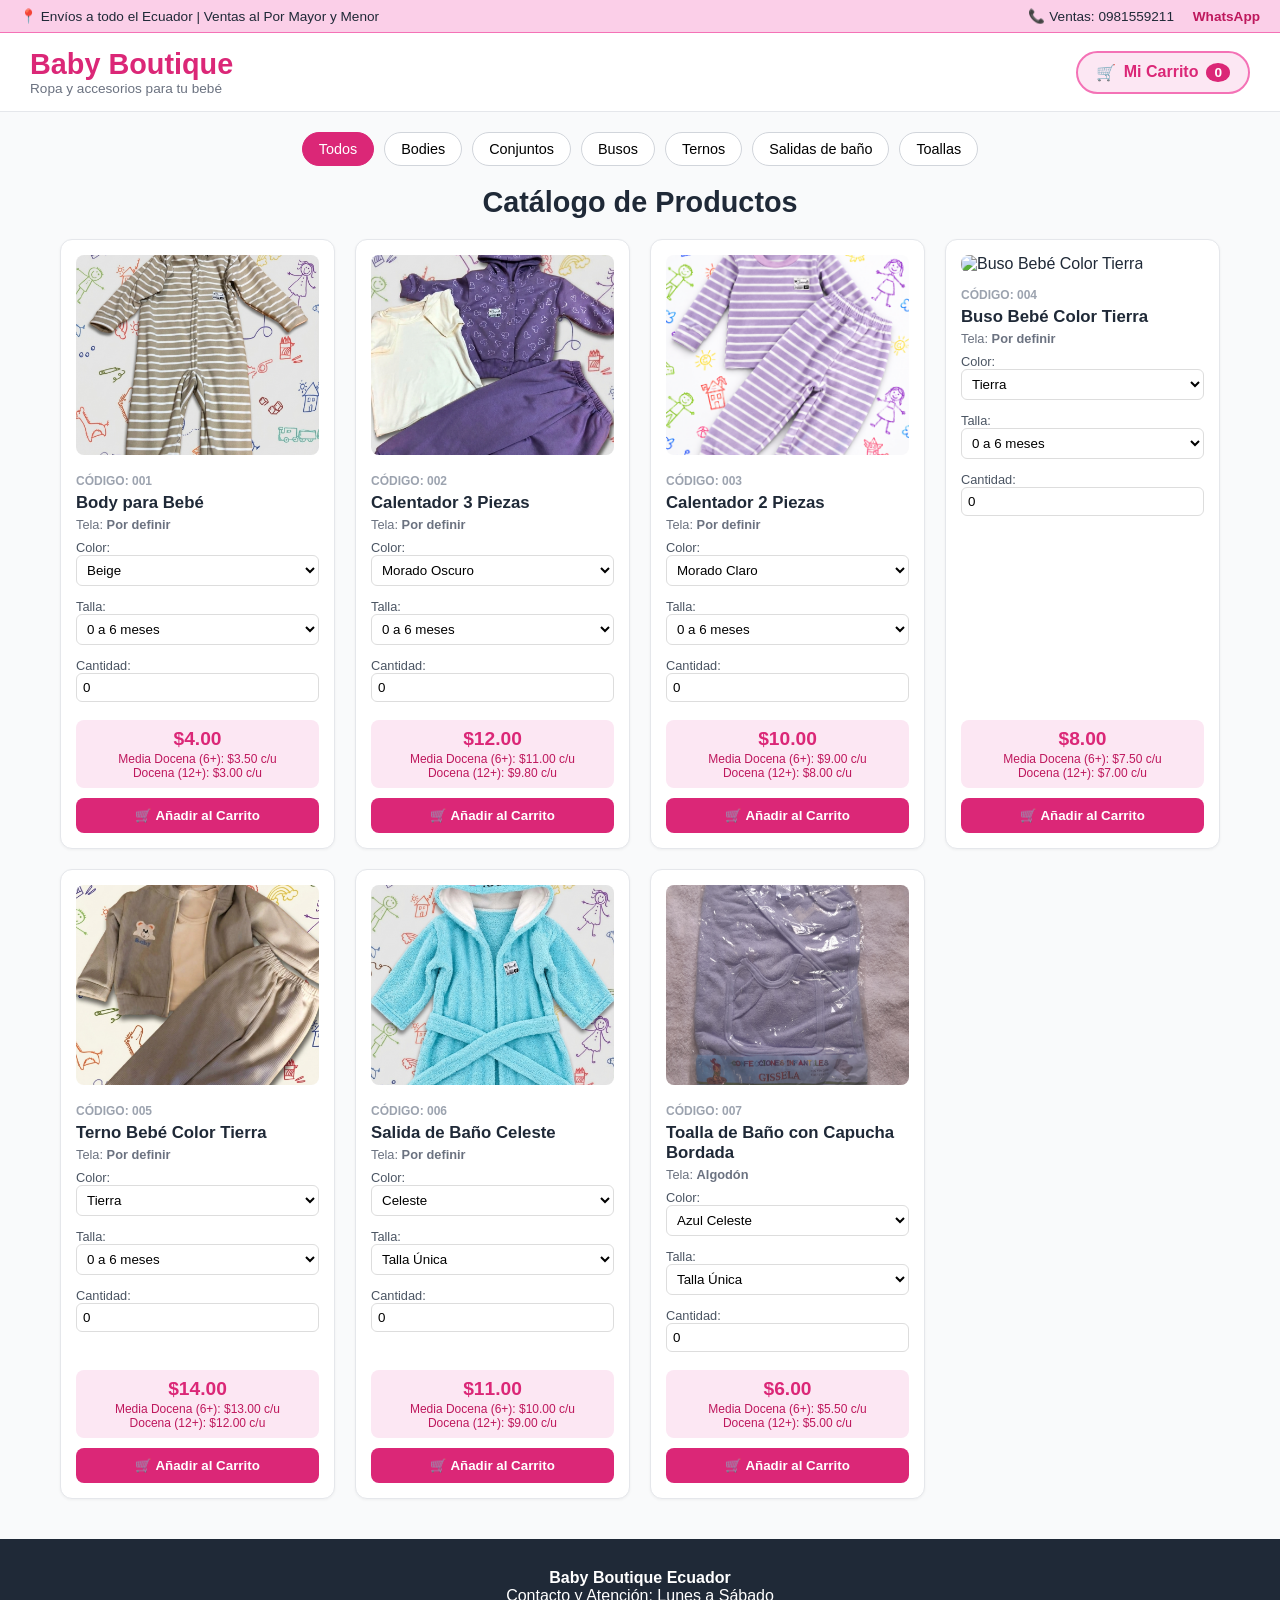
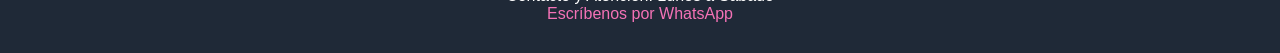
==== commit 4014a64d: "Refactor contact information and category buttons" ====
--- a/index.html
+++ b/index.html
@@ -6,16 +6,16 @@
     <title>Baby Boutique - Catálogo</title>
     <link rel="stylesheet" href="css/estilos.css">
     <style>
-        * { 
-            box-sizing: border-box; 
-            font-family: sans-serif; 
+        * {
+            box-sizing: border-box;
+            font-family: sans-serif;
             margin: 0;
             padding: 0;
         }
 
-        body { 
-            padding: 0; 
-            background-color: #f9fafb; 
+        body {
+            padding: 0;
+            background-color: #f9fafb;
             color: #1f2937;
         }
 
@@ -28,6 +28,8 @@
             justify-content: space-between;
             align-items: center;
             border-bottom: 1px solid #f472b6;
+            flex-wrap: wrap;
+            gap: 8px;
         }
 
         .top-bar a {
@@ -117,15 +119,15 @@
             border-color: #db2777;
         }
 
-        /* Banner Principal */
+        /* Título Principal */
         .page-title {
-            text-align: center; 
+            text-align: center;
             color: #1f2937;
             margin: 20px 0 10px;
             font-size: 1.8rem;
         }
 
-        /* Grilla de Productos de tu plantilla */
+        /* Grilla de Productos */
         #grid-productos {
             display: grid;
             grid-template-columns: repeat(auto-fill, minmax(250px, 1fr));
@@ -281,8 +283,8 @@
     <div class="top-bar">
         <span>📍 Envíos a todo el Ecuador | Ventas al Por Mayor y Menor</span>
         <div>
-            <span>📞 Contacto directo: 0987654321</span>
-            <a href="https://wa.me/593987654321" target="_blank">WhatsApp</a>
+            <span>📞 Ventas: 0981559211</span>
+            <a href="https://wa.me/593981559211" target="_blank">WhatsApp</a>
         </div>
     </div>
 
@@ -302,13 +304,13 @@
     <!-- Botones de Categorías -->
     <section class="categorias-section">
         <div class="categorias-grid">
-            <button class="cat-btn active" onclick="filtrarCategoria('todos', this)">Todos</button>
-            <button class="cat-btn" onclick="filtrarCategoria('bodys', this)">Bodys</button>
-            <button class="cat-btn" onclick="filtrarCategoria('ternos', this)">Ternos</button>
-            <button class="cat-btn" onclick="filtrarCategoria('conjuntos', this)">Conjuntos</button>
-            <button class="cat-btn" onclick="filtrarCategoria('pijamas', this)">Pijamas</button>
-            <button class="cat-btn" onclick="filtrarCategoria('vestidos', this)">Vestidos</button>
-            <button class="cat-btn" onclick="filtrarCategoria('accesorios', this)">Accesorios</button>
+            <button class="cat-btn active" data-category="todos">Todos</button>
+            <button class="cat-btn" data-category="bodies">Bodies</button>
+            <button class="cat-btn" data-category="conjuntos">Conjuntos</button>
+            <button class="cat-btn" data-category="busos">Busos</button>
+            <button class="cat-btn" data-category="ternos">Ternos</button>
+            <button class="cat-btn" data-category="salidas de baño">Salidas de baño</button>
+            <button class="cat-btn" data-category="toallas">Toallas</button>
         </div>
     </section>
 
@@ -345,144 +347,10 @@
     <footer>
         <p><strong>Baby Boutique Ecuador</strong></p>
         <p>Contacto y Atención: Lunes a Sábado</p>
-        <p><a href="https://wa.me/593987654321" target="_blank">Escríbenos por WhatsApp</a></p>
+        <p><a href="https://wa.me/593981559211" target="_blank">Escríbenos por WhatsApp</a></p>
     </footer>
 
-    <!-- Carga del script de lógica del catálogo y carrito -->
+    <!-- Lógica unificada del catálogo y carrito -->
     <script src="js/productos.js"></script>
-
-    <!-- Script complementario para la funcionalidad interactiva del carrito y filtros -->
-    <script>
-        let carrito = [];
-
-        function toggleCarritoModal() {
-            const modal = document.getElementById('cart-modal');
-            if (modal) {
-                modal.style.display = (modal.style.display === 'flex') ? 'none' : 'flex';
-            }
-        }
-
-        function agregarAlCarrito(idProducto) {
-            if (typeof listaProductos === 'undefined') return;
-            const prod = listaProductos.find(p => p.id == idProducto || p.codigo == idProducto);
-            if (!prod) return;
-
-            const inputCant = document.getElementById(`cantidad-${idProducto}`);
-            const selectColor = document.getElementById(`color-${idProducto}`);
-            const selectTalla = document.getElementById(`talla-${idProducto}`);
-            const imgElem = document.getElementById(`img-${idProducto}`);
-
-            const cantidad = inputCant ? parseInt(inputCant.value) || 0 : 0;
-
-            if (cantidad <= 0) {
-                alert("Por favor selecciona al menos 1 unidad.");
-                return;
-            }
-
-            const item = {
-                id: prod.id || prod.codigo,
-                codigo: prod.codigo || prod.id,
-                nombre: prod.nombre,
-                precio: prod.precio,
-                imagen: imgElem ? imgElem.src : 'assets/placeholder.jpg',
-                color: selectColor ? selectColor.value : 'Único',
-                talla: selectTalla ? selectTalla.value : 'Única',
-                cantidad: cantidad
-            };
-
-            const index = carrito.findIndex(c => c.id === item.id && c.color === item.color && c.talla === item.talla);
-            if (index !== -1) {
-                carrito[index].cantidad += cantidad;
-            } else {
-                carrito.push(item);
-            }
-
-            if (inputCant) inputCant.value = 0;
-            actualizarCarritoUI();
-            alert(`¡Agregado al carrito: ${prod.nombre}!`);
-        }
-
-        function actualizarCarritoUI() {
-            const contador = document.getElementById('cart-counter');
-            const lista = document.getElementById('cart-items-container');
-            const totalElem = document.getElementById('cart-total-price');
-
-            const totalUnidades = carrito.reduce((sum, item) => sum + item.cantidad, 0);
-            if (contador) contador.textContent = totalUnidades;
-
-            if (!lista) return;
-
-            if (carrito.length === 0) {
-                lista.innerHTML = '<p style="text-align: center; color: #9ca3af; margin-top: 20px;">El carrito está vacío.</p>';
-                if (totalElem) totalElem.textContent = '$0.00';
-                return;
-            }
-
-            lista.innerHTML = '';
-            let total = 0;
-
-            carrito.forEach((item, index) => {
-                const subtotal = item.precio * item.cantidad;
-                total += subtotal;
-
-                const div = document.createElement('div');
-                div.className = 'cart-item';
-                div.innerHTML = `
-                    <img src="${item.imagen}" alt="${item.nombre}">
-                    <div style="flex-grow: 1;">
-                        <h4 style="font-size: 0.9rem; margin:0;">${item.nombre}</h4>
-                        <p style="font-size: 0.75rem; color: #6b7280; margin:0;">${item.color} | ${item.talla}</p>
-                        <p style="font-size: 0.8rem; margin:0;">${item.cantidad} x $${Number(item.precio).toFixed(2)} = $${subtotal.toFixed(2)}</p>
-                    </div>
-                    <button onclick="eliminarItem(${index})" style="background:none; border:none; color:red; cursor:pointer;">🗑️</button>
-                `;
-                lista.appendChild(div);
-            });
-
-            if (totalElem) totalElem.textContent = `$${total.toFixed(2)}`;
-        }
-
-        function eliminarItem(index) {
-            carrito.splice(index, 1);
-            actualizarCarritoUI();
-        }
-
-        function filtrarCategoria(cat, btn) {
-            const botones = document.querySelectorAll('.cat-btn');
-            botones.forEach(b => b.classList.remove('active'));
-            if (btn) btn.classList.add('active');
-
-            if (typeof listaProductos === 'undefined') return;
-
-            const categoriaTarget = cat.toLowerCase().trim();
-            if (categoriaTarget === 'todos') {
-                renderizarProductos(listaProductos);
-            } else {
-                const filtrados = listaProductos.filter(p => (p.categoria || '').toLowerCase().trim() === categoriaTarget);
-                renderizarProductos(filtrados);
-            }
-        }
-
-        function enviarPedidoWhatsApp() {
-            if (carrito.length === 0) {
-                alert("El carrito está vacío.");
-                return;
-            }
-
-            let mensaje = "¡Hola Baby Boutique! Quisiera realizar este pedido:\n\n";
-            let total = 0;
-
-            carrito.forEach((item, i) => {
-                const sub = item.precio * item.cantidad;
-                total += sub;
-                mensaje += `${i + 1}. *${item.nombre}* (Cód: ${item.codigo})\n`;
-                mensaje += `   - Color: ${item.color} | Talla: ${item.talla}\n`;
-                mensaje += `   - Cantidad: ${item.cantidad} | Subtotal: $${sub.toFixed(2)}\n\n`;
-            });
-
-            mensaje += `*Total:* $${total.toFixed(2)}`;
-            window.open("https://wa.me/593987654321?text=" + encodeURIComponent(mensaje), '_blank');
-        }
-    </script>
 </body>
 </html>
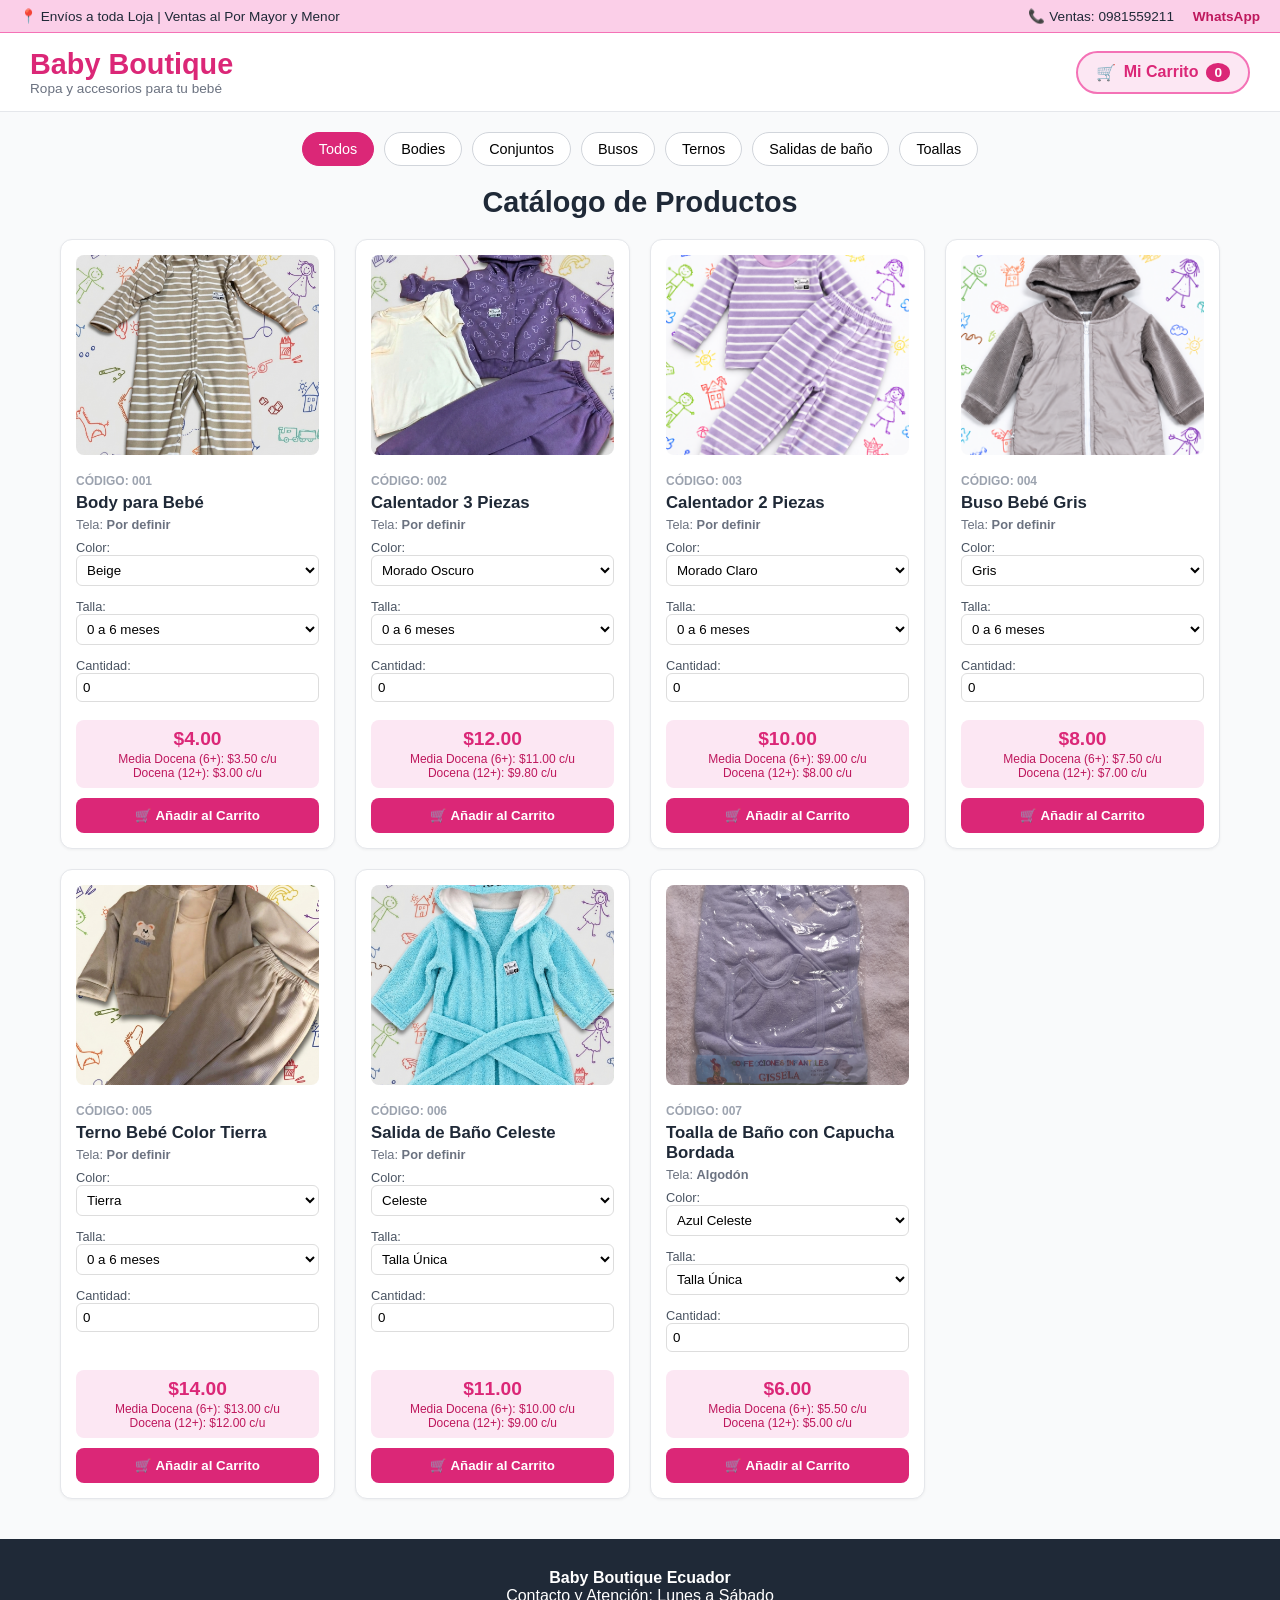
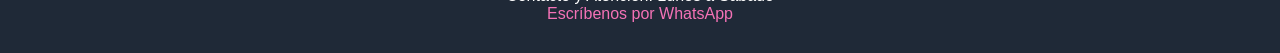
==== commit ad6149a0: "Update contact information in index.html" ====
--- a/index.html
+++ b/index.html
@@ -281,10 +281,10 @@
 
     <!-- Barra de Contactos Superior -->
     <div class="top-bar">
-        <span>📍 Envíos a todo el Ecuador | Ventas al Por Mayor y Menor</span>
+        <span>📍 Envíos a toda Loja | Ventas al Por Mayor y Menor</span>
         <div>
             <span>📞 Ventas: 0981559211</span>
-            <a href="https://wa.me/593981559211" target="_blank">WhatsApp</a>
+            <a href="https://wa.me/593984391581" target="_blank">WhatsApp</a>
         </div>
     </div>
 
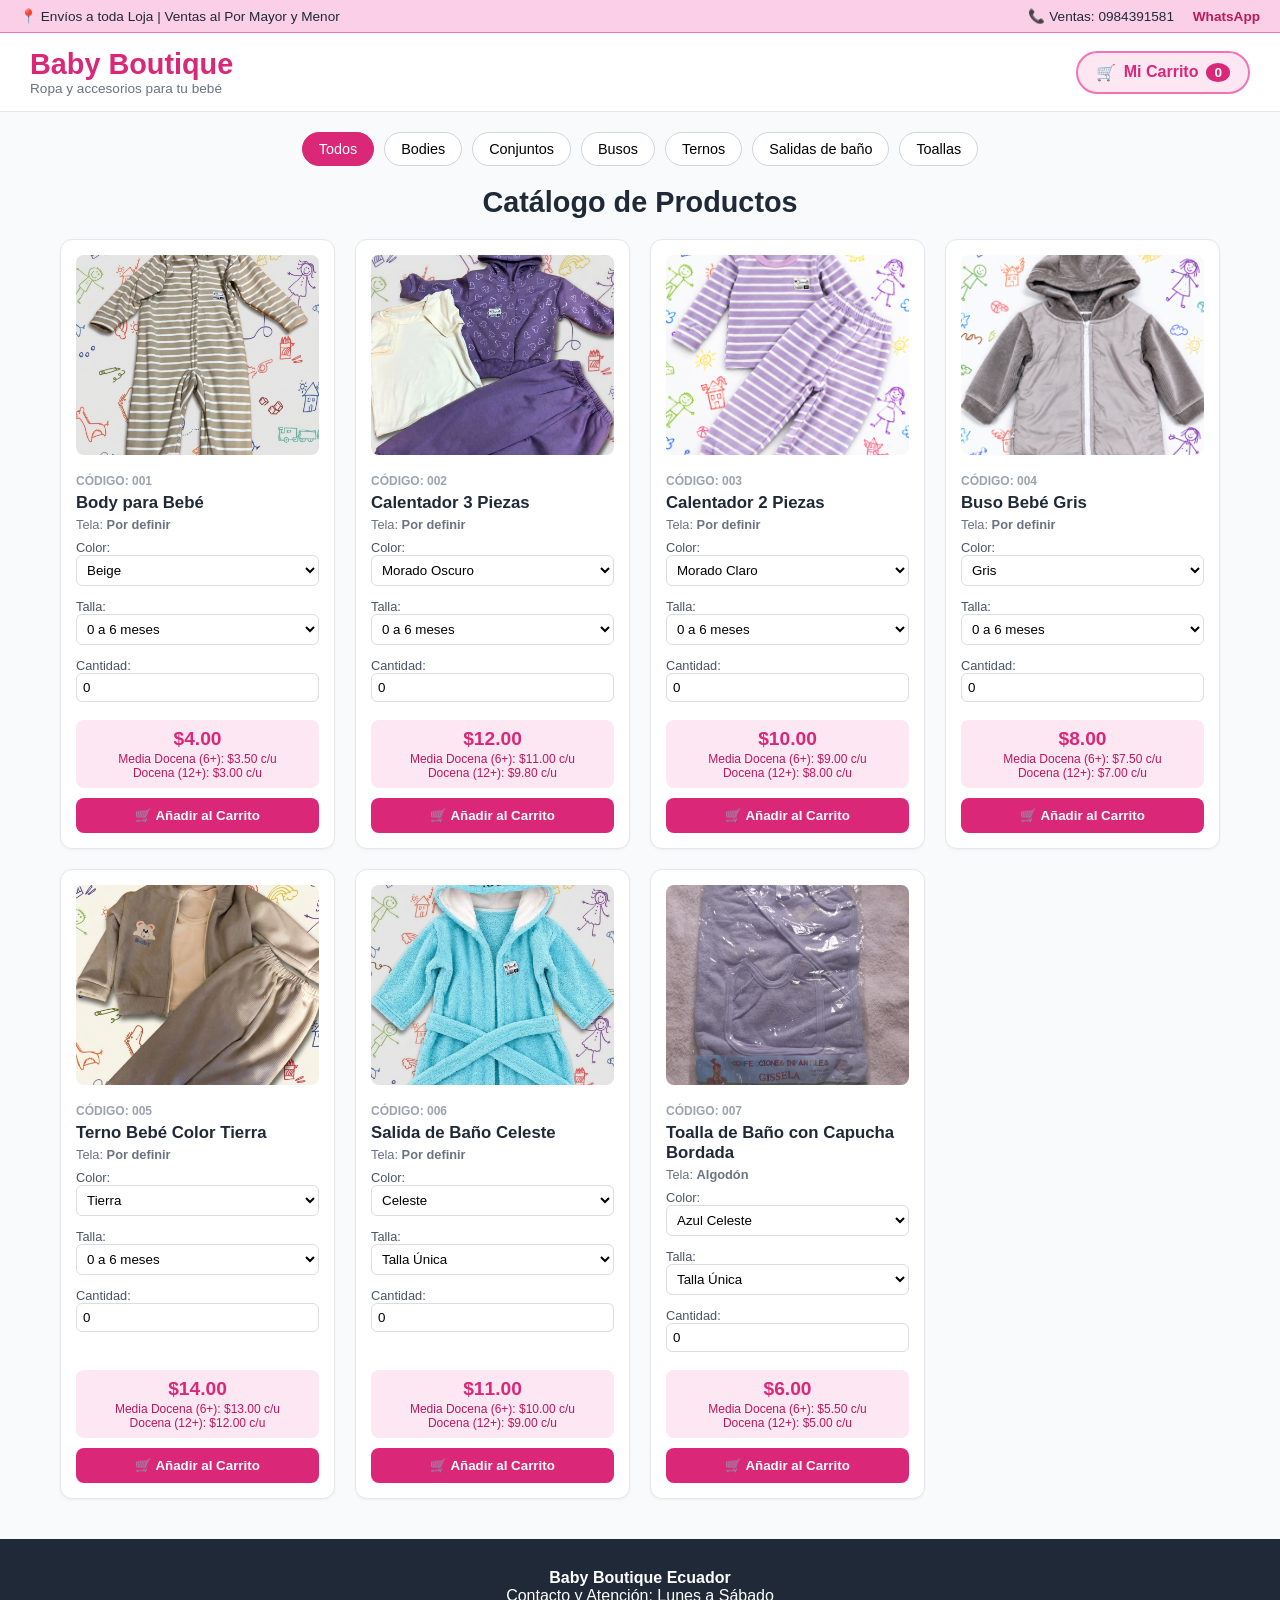
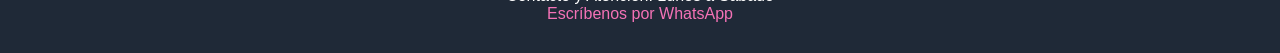
==== commit b1a2d9ab: "Update contact number in index.html" ====
--- a/index.html
+++ b/index.html
@@ -283,7 +283,7 @@
     <div class="top-bar">
         <span>📍 Envíos a toda Loja | Ventas al Por Mayor y Menor</span>
         <div>
-            <span>📞 Ventas: 0981559211</span>
+            <span>📞 Ventas: 0984391581</span>
             <a href="https://wa.me/593984391581" target="_blank">WhatsApp</a>
         </div>
     </div>
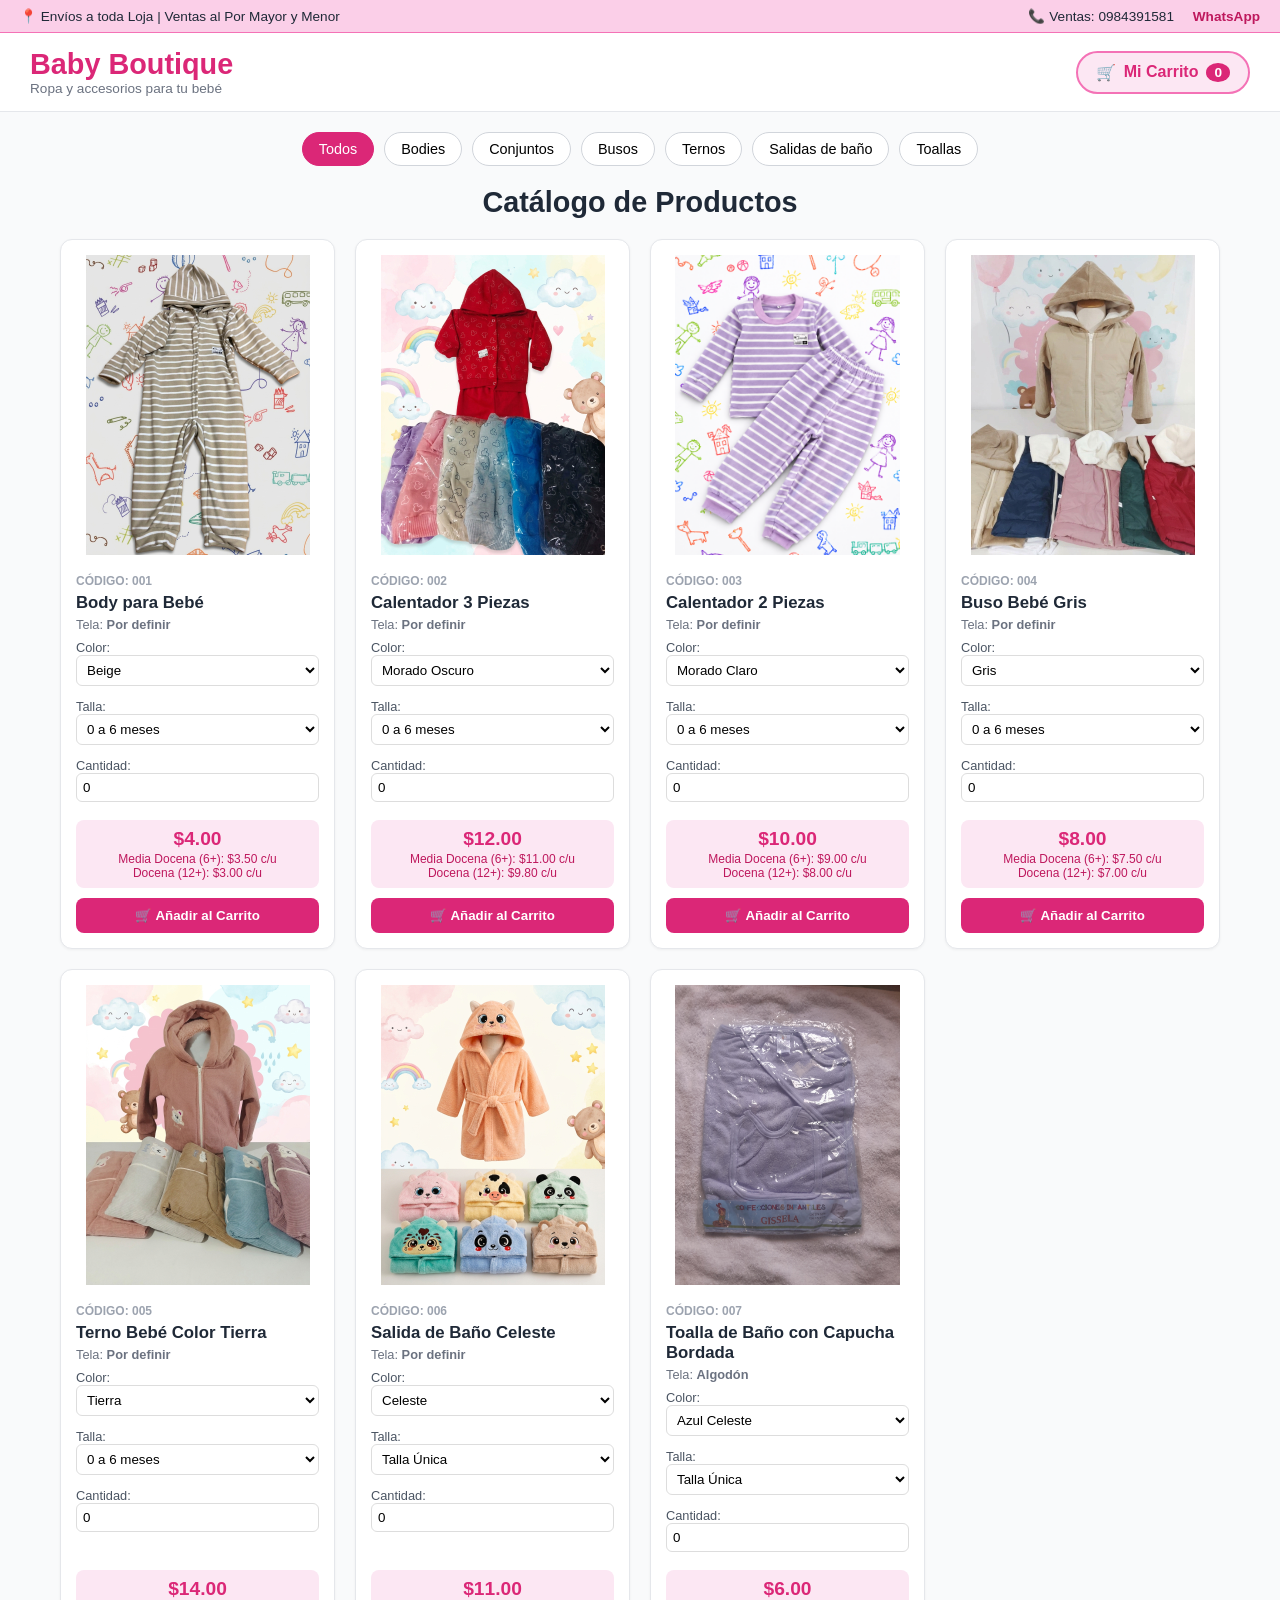
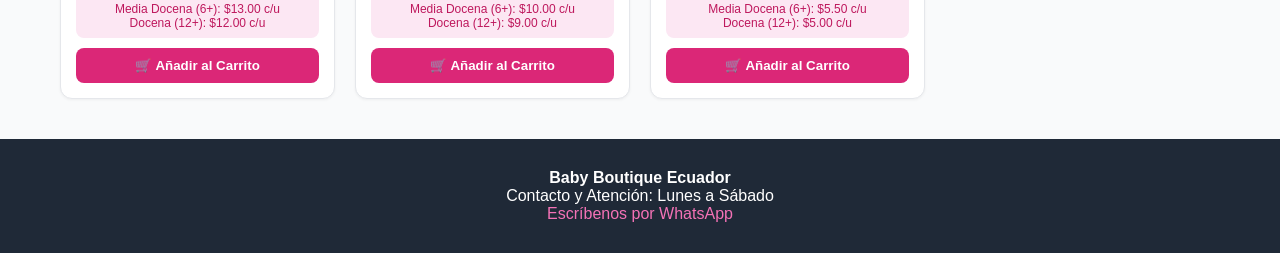
==== commit 0acb7316: "Modify image styles in index.html Updated image styles for product and cart items to improve respons" ====
--- a/index.html
+++ b/index.html
@@ -151,8 +151,10 @@
 
         .product-card img {
             width: 100%;
-            height: 200px;
-            object-fit: cover;
+            height: auto;
+            max-height: 300px;
+            object-fit: contain;
+            background-color: #ffffff;
             border-radius: 8px;
             margin-bottom: 10px;
         }
@@ -245,7 +247,8 @@
         .cart-item img {
             width: 50px;
             height: 50px;
-            object-fit: cover;
+            object-fit: contain;
+            background-color: #ffffff;
             border-radius: 6px;
         }
 
